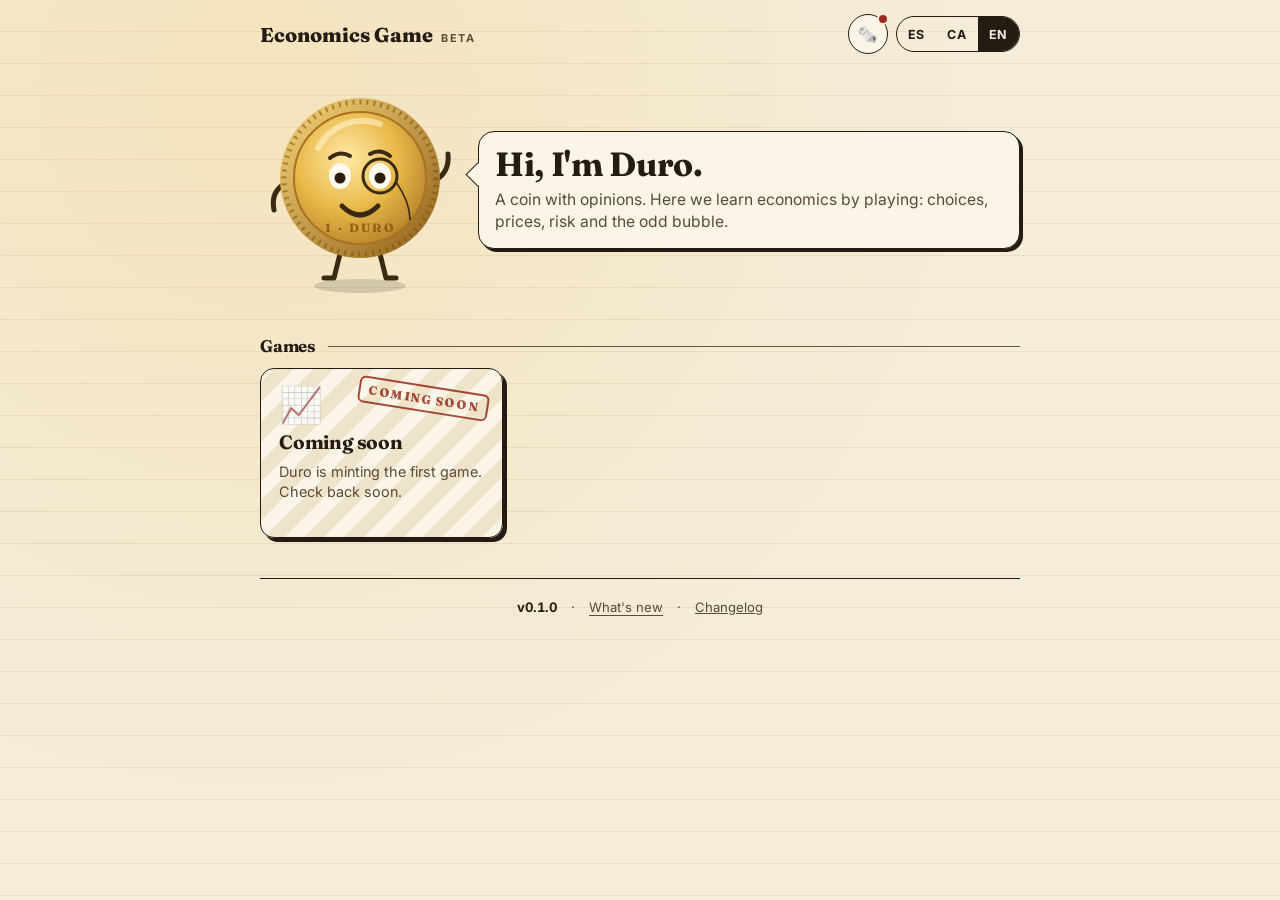
==== index.html @ 681e7917 "Foundation: hub, mascot Duro, ES/CA/EN, PWA with update check, changelog (v0.1.0) Co-Authored-By: Cl" ====
<!doctype html>
<html lang="es">
<head>
  <meta charset="utf-8">
  <meta name="viewport" content="width=device-width, initial-scale=1, viewport-fit=cover">
  <title>Economics Game</title>
  <meta name="description" content="Juegos de economía para adultos — economics games (ES / CA / EN).">
  <meta name="theme-color" content="#f5ecd9" media="(prefers-color-scheme: light)">
  <meta name="theme-color" content="#1c1711" media="(prefers-color-scheme: dark)">
  <link rel="manifest" href="manifest.webmanifest">
  <link rel="icon" href="icons/favicon-32.png" sizes="32x32">
  <link rel="apple-touch-icon" href="icons/apple-touch-icon.png">
  <meta name="apple-mobile-web-app-capable" content="yes">
  <meta name="apple-mobile-web-app-status-bar-style" content="default">
  <link rel="preconnect" href="https://fonts.googleapis.com">
  <link rel="preconnect" href="https://fonts.gstatic.com" crossorigin>
  <link href="https://fonts.googleapis.com/css2?family=Fraunces:opsz,wght@9..144,500;9..144,700;9..144,800&family=Inter:wght@400;600;700&display=swap" rel="stylesheet">
  <link rel="stylesheet" href="shared/styles.css">
  <style>
    .top { display: flex; align-items: center; justify-content: space-between; gap: 12px; padding: calc(14px + env(safe-area-inset-top)) 0 6px; }
    .brand { display: flex; align-items: baseline; gap: 8px; text-decoration: none; }
    .brand b { font-family: var(--serif); font-size: 1.25rem; font-weight: 800; }
    .brand small { font-size: .68rem; font-weight: 700; letter-spacing: .14em; text-transform: uppercase; color: var(--ink-soft); }
    .top-actions { display: flex; align-items: center; gap: 8px; }

    .hero { display: grid; grid-template-columns: minmax(110px, 200px) 1fr; align-items: center; gap: 18px; padding: 18px 0 8px; }
    .hero .mascot { width: 100%; max-width: 200px; }
    .bubble {
      position: relative; background: var(--card); border: 1.5px solid var(--ink); border-radius: 16px;
      padding: 14px 16px; box-shadow: 3px 3px 0 var(--ink); font-size: .98rem; line-height: 1.45;
    }
    .bubble::before {
      content: ''; position: absolute; left: -10px; top: 34px; width: 16px; height: 16px; background: var(--card);
      border-left: 1.5px solid var(--ink); border-bottom: 1.5px solid var(--ink); transform: rotate(45deg);
    }
    .bubble h1 { font-size: clamp(1.45rem, 5vw, 2.1rem); line-height: 1.1; margin-bottom: 6px; }
    .bubble p { margin: 0; color: var(--ink-soft); }

    .section-title { display: flex; align-items: center; gap: 12px; margin: 26px 0 12px; font-family: var(--serif); font-size: 1.05rem; }
    .section-title::after { content: ''; flex: 1; border-top: 1.5px solid var(--ink); opacity: .7; }

    .grid { display: grid; grid-template-columns: repeat(auto-fill, minmax(min(100%, 220px), 1fr)); gap: 16px; }
    .card {
      position: relative; display: flex; flex-direction: column; gap: 8px; min-height: 170px; padding: 18px;
      background: var(--card); border: 1.5px solid var(--ink); border-radius: var(--radius); box-shadow: 4px 4px 0 var(--ink);
      text-decoration: none; color: inherit; overflow: hidden; cursor: pointer; text-align: left;
      transition: transform .15s ease, box-shadow .15s ease;
    }
    .card:hover { transform: translate(-2px, -2px) rotate(-.4deg); box-shadow: 6px 6px 0 var(--ink); }
    .card .icon { font-size: 2.2rem; line-height: 1; }
    .card h3 { font-size: 1.2rem; }
    .card p { margin: 0; color: var(--ink-soft); font-size: .9rem; line-height: 1.4; }
    .card.soon { background: repeating-linear-gradient(-45deg, var(--card) 0 14px, var(--paper-2) 14px 28px); }
    .card.soon .icon { filter: grayscale(.5); opacity: .75; }
    .stamp {
      position: absolute; right: 12px; top: 16px; transform: rotate(9deg);
      font-family: var(--serif); font-weight: 800; font-size: .75rem; letter-spacing: .14em; text-transform: uppercase;
      color: var(--red-ink); border: 2.5px solid var(--red-ink); border-radius: 6px; padding: 4px 8px; opacity: .85;
      mix-blend-mode: multiply;
    }
    @media (prefers-color-scheme: dark) { .stamp { mix-blend-mode: normal; } }
    .card.soon:hover .stamp { animation: stamp .4s ease; }
    @keyframes stamp { 0% { transform: rotate(9deg) scale(1); } 40% { transform: rotate(9deg) scale(1.25); } 100% { transform: rotate(9deg) scale(1); } }

    .install {
      display: none; align-items: center; gap: 12px; margin-top: 22px; padding: 12px 14px;
      border: 1.5px dashed var(--ink); border-radius: var(--radius); background: color-mix(in srgb, var(--gold-soft) 35%, var(--card));
    }
    .install.show { display: flex; }
    .install p { margin: 0; flex: 1; font-size: .9rem; line-height: 1.35; }

    footer { margin-top: 40px; padding: 16px 0 calc(22px + env(safe-area-inset-bottom)); border-top: 1.5px solid var(--ink); font-size: .82rem; color: var(--ink-soft); }
    footer .row { display: flex; flex-wrap: wrap; align-items: center; justify-content: center; gap: 6px 14px; }
    footer button { background: none; border: 0; padding: 4px 0; cursor: pointer; text-decoration: underline; text-underline-offset: 3px; color: inherit; }
    footer .version { font-variant-numeric: tabular-nums; font-weight: 700; color: var(--ink); }

    .news { list-style: none; margin: 0; padding: 0; }
    .news li { display: grid; grid-template-columns: 34px 1fr; gap: 10px; padding: 14px 0; border-bottom: 1px dashed var(--rule); }
    .news li:last-child { border-bottom: 0; }
    .news .e { font-size: 1.5rem; line-height: 1; }
    .news .meta { font-size: .72rem; font-weight: 700; letter-spacing: .08em; text-transform: uppercase; color: var(--gold); }
    .news p { margin: 4px 0 0; line-height: 1.45; }
    .sheet-foot { margin-top: 10px; font-size: .85rem; }

    @media (max-width: 420px) {
      .hero { grid-template-columns: 104px 1fr; gap: 14px; }
      .bubble { padding: 12px 13px; font-size: .92rem; }
      .bubble::before { top: 26px; }
      .brand small { display: none; }
      .brand b { font-size: 1.05rem; }
      .top-actions { gap: 6px; }
      .lang-switch button { padding: 6px 8px; }
    }
  </style>
</head>
<body>
  <div class="wrap">
    <header class="top">
      <a class="brand" href="./"><b data-i18n="title">Economics Game</b><small data-i18n="kicker">beta</small></a>
      <div class="top-actions">
        <button class="icon-btn" id="news-btn" type="button" data-i18n-aria="whatsNew">🗞️</button>
        <div id="lang"></div>
      </div>
    </header>

    <section class="hero">
      <div class="rise" style="--i:0"><div class="mascot" data-host id="mascot"></div></div>
      <div class="bubble rise" style="--i:1">
        <h1 data-i18n="hello"></h1>
        <p data-i18n="intro"></p>
      </div>
    </section>

    <div class="install" id="install">
      <span style="font-size:1.6rem">📲</span>
      <p id="install-text"></p>
      <button class="btn gold" id="install-btn" type="button" data-i18n="install"></button>
    </div>

    <h2 class="section-title rise" style="--i:2" data-i18n="games"></h2>
    <div class="grid" id="grid"></div>

    <footer>
      <div class="row">
        <span class="version" id="version"></span>
        <span aria-hidden="true">·</span>
        <button type="button" id="news-link" data-i18n="whatsNew"></button>
        <span aria-hidden="true">·</span>
        <a id="changelog-link" target="_blank" rel="noopener" data-i18n="changelog"></a>
      </div>
    </footer>
  </div>

  <dialog class="sheet" id="news-sheet" aria-labelledby="news-title">
    <div class="sheet-head">
      <h2 id="news-title" data-i18n="whatsNew"></h2>
      <button class="icon-btn" type="button" id="news-close" data-i18n-aria="close">✕</button>
    </div>
    <div class="sheet-body">
      <ul class="news" id="news-list"></ul>
      <p class="sheet-foot"><a id="changelog-link-2" target="_blank" rel="noopener" data-i18n="fullChangelog"></a></p>
    </div>
  </dialog>

  <script src="games.js"></script>
  <script src="news.js"></script>
  <script src="shared/app.js"></script>
  <script>
    const E = window.Eco;
    E.dict({
      title: { es: 'Juego de Economía', ca: "Joc d'Economia", en: 'Economics Game' },
      kicker: { es: 'beta', ca: 'beta', en: 'beta' },
      hello: { es: 'Hola, soy Duro.', ca: 'Hola, sóc en Duro.', en: "Hi, I'm Duro." },
      intro: {
        es: 'Una moneda con opiniones. Aquí aprenderemos economía jugando: decisiones, precios, riesgos y alguna que otra burbuja.',
        ca: 'Una moneda amb opinions. Aquí aprendrem economia jugant: decisions, preus, riscos i alguna bombolla.',
        en: 'A coin with opinions. Here we learn economics by playing: choices, prices, risk and the odd bubble.',
      },
      games: { es: 'Juegos', ca: 'Jocs', en: 'Games' },
      whatsNew: { es: 'Novedades', ca: 'Novetats', en: "What's new" },
      changelog: { es: 'Registro de cambios', ca: 'Registre de canvis', en: 'Changelog' },
      fullChangelog: { es: 'Ver el registro técnico completo →', ca: 'Veure el registre tècnic complet →', en: 'See the full technical changelog →' },
      close: { es: 'Cerrar', ca: 'Tancar', en: 'Close' },
      install: { es: 'Instalar', ca: 'Instal·lar', en: 'Install' },
      installText: { es: 'Instálalo como app: abre más rápido y funciona sin conexión.', ca: "Instal·la-ho com a app: s'obre més ràpid i funciona sense connexió.", en: 'Install it as an app: opens faster and works offline.' },
      installIOS: { es: 'En iPhone: Compartir → «Añadir a pantalla de inicio».', ca: "A l'iPhone: Compartir → «Afegir a la pantalla d'inici».", en: 'On iPhone: Share → “Add to Home Screen”.' },
      soonTap: { es: 'Todavía en la ceca. ¡Paciencia!', ca: 'Encara a la seca. Paciència!', en: 'Still at the mint. Patience!' },
      updated: { es: 'Actualizado a la versión', ca: 'Actualitzat a la versió', en: 'Updated to version' },
      soonStamp: { es: 'Próximamente', ca: 'Aviat', en: 'Coming soon' },
    });

    // Mascot
    const mascot = document.getElementById('mascot');
    mascot.innerHTML = E.mascotSVG('happy');
    E.initHosts();
    E.langSwitch(document.getElementById('lang'));

    // Games grid
    const grid = document.getElementById('grid');
    function renderGrid() {
      grid.innerHTML = window.ECO_GAMES.map((g, i) => {
        const inner = `<span class="icon">${g.icon}</span><h3>${E.t(g.name)}</h3><p>${E.t(g.tagline)}</p>`;
        return g.status === 'live'
          ? `<a class="card rise" style="--i:${i + 3}" href="${g.path}">${inner}</a>`
          : `<button type="button" class="card soon rise" style="--i:${i + 3}" data-soon>${inner}<span class="stamp">${E.t('soonStamp')}</span></button>`;
      }).join('');
    }
    renderGrid();
    grid.addEventListener('click', (e) => {
      if (!e.target.closest('[data-soon]')) return;
      E.react(mascot, 'wobble');
      E.toast('🪙 ' + E.t('soonTap'));
    });

    // Footer: version + changelog
    document.getElementById('version').textContent = 'v' + E.VERSION;
    const changelogURL = E.REPO + '/blob/main/CHANGELOG.md';
    document.getElementById('changelog-link').href = changelogURL;
    document.getElementById('changelog-link-2').href = changelogURL;

    // What's new
    const news = window.ECO_NEWS || [];
    const newsBtn = document.getElementById('news-btn');
    const sheet = document.getElementById('news-sheet');
    const latestId = news.reduce((m, n) => Math.max(m, n.id), 0);
    function renderNews() {
      document.getElementById('news-list').innerHTML = news.map((n) => `
        <li><span class="e">${n.emoji}</span><div>
          <div class="meta">v${n.version} · ${new Date(n.date + 'T12:00').toLocaleDateString(E.lang, { day: 'numeric', month: 'short', year: 'numeric' })}</div>
          <p>${E.t(n.text)}</p></div></li>`).join('');
    }
    function renderDot() {
      newsBtn.querySelector('.dot')?.remove();
      if (latestId > E.store.get('newsSeen', 0)) newsBtn.insertAdjacentHTML('beforeend', '<span class="dot"></span>');
    }
    function openNews() {
      renderNews();
      sheet.showModal();
      E.store.set('newsSeen', latestId);
      renderDot();
    }
    newsBtn.addEventListener('click', openNews);
    document.getElementById('news-link').addEventListener('click', openNews);
    document.getElementById('news-close').addEventListener('click', () => sheet.close());
    sheet.addEventListener('click', (e) => { if (e.target === sheet) sheet.close(); });
    renderDot();

    // Install
    const install = document.getElementById('install');
    const installText = document.getElementById('install-text');
    const installBtn = document.getElementById('install-btn');
    function renderInstall() {
      if (E.isStandalone()) { install.classList.remove('show'); return; }
      if (E.canInstall()) {
        installText.textContent = E.t('installText'); installBtn.hidden = false; install.classList.add('show');
      } else if (E.isIOS()) {
        installText.textContent = E.t('installIOS'); installBtn.hidden = true; install.classList.add('show');
      } else install.classList.remove('show');
    }
    E.onInstallable(renderInstall);
    installBtn.addEventListener('click', () => E.install());
    renderInstall();

    E.onLang(() => { renderGrid(); renderInstall(); if (sheet.open) renderNews(); });

    // Just updated? Say so once.
    if (E.consumeJustUpdated()) {
      setTimeout(() => { E.react(mascot, 'flip'); E.toast(`✨ ${E.t('updated')} ${E.VERSION}`); }, 700);
    }
  </script>
</body>
</html>
---- shared/styles.css ----
/* Warm paper & ink. Tokens first; dark mode is "the ledger at night". */
:root {
  --paper: #f5ecd9;
  --paper-2: #efe3c9;
  --card: #fbf5e8;
  --ink: #241c12;
  --ink-soft: #5b4a35;
  --rule: #d6c39c;
  --gold: #b8862b;
  --gold-soft: #f2d58a;
  --red-ink: #9b2d20;
  --green-ink: #2f6b3f;
  --shadow: 0 1px 0 #fffaf0 inset, 0 10px 24px -14px rgba(60, 40, 10, .45);
  --radius: 14px;
  --serif: 'Fraunces', Georgia, 'Times New Roman', serif;
  --sans: 'Inter', system-ui, -apple-system, 'Segoe UI', sans-serif;
  color-scheme: light;
}
@media (prefers-color-scheme: dark) {
  :root {
    --paper: #1c1711;
    --paper-2: #231d15;
    --card: #2a2219;
    --ink: #f1e6cf;
    --ink-soft: #b9a888;
    --rule: #4a3d2b;
    --gold: #e0b452;
    --gold-soft: #5a4520;
    --red-ink: #e07a63;
    --green-ink: #8cc79a;
    --shadow: 0 1px 0 rgba(255, 240, 210, .05) inset, 0 12px 26px -14px rgba(0, 0, 0, .7);
    color-scheme: dark;
  }
}

* { box-sizing: border-box; }
[hidden] { display: none !important; }
html { -webkit-text-size-adjust: 100%; }
body {
  margin: 0;
  min-height: 100dvh;
  overflow-x: hidden;
  font-family: var(--sans);
  color: var(--ink);
  background-color: var(--paper);
  /* faint ledger lines + paper grain */
  background-image:
    repeating-linear-gradient(to bottom, transparent 0 31px, color-mix(in srgb, var(--rule) 35%, transparent) 31px 32px),
    radial-gradient(circle at 20% 10%, color-mix(in srgb, var(--gold-soft) 35%, transparent), transparent 55%);
  -webkit-tap-highlight-color: transparent;
}
button { font: inherit; color: inherit; }
a { color: inherit; }
h1, h2, h3 { font-family: var(--serif); font-weight: 700; letter-spacing: -0.01em; margin: 0; }

.wrap { width: min(100% - 32px, 760px); margin-inline: auto; }

/* ---------- language switch ---------- */
.lang-switch { display: inline-flex; border: 1.5px solid var(--ink); border-radius: 999px; overflow: hidden; }
.lang-switch button {
  border: 0; background: transparent; padding: 6px 11px; font-size: .78rem; font-weight: 700;
  letter-spacing: .06em; cursor: pointer; min-height: 34px;
}
.lang-switch button[aria-pressed="true"] { background: var(--ink); color: var(--paper); }

/* ---------- buttons ---------- */
.btn {
  display: inline-flex; align-items: center; gap: 8px; justify-content: center;
  border: 1.5px solid var(--ink); background: var(--card); color: var(--ink);
  border-radius: 999px; padding: 9px 16px; font-weight: 600; font-size: .9rem; cursor: pointer;
  box-shadow: 2px 2px 0 var(--ink); transition: transform .12s ease, box-shadow .12s ease;
  min-height: 40px; text-decoration: none;
}
.btn:hover { transform: translate(-1px, -1px); box-shadow: 3px 3px 0 var(--ink); }
.btn:active { transform: translate(2px, 2px); box-shadow: 0 0 0 var(--ink); }
.btn.gold { background: var(--gold); color: #1d1408; border-color: var(--ink); }
.icon-btn {
  width: 40px; height: 40px; border-radius: 50%; border: 1.5px solid var(--ink); background: var(--card);
  display: inline-grid; place-items: center; cursor: pointer; position: relative; font-size: 1.05rem;
}
.dot {
  position: absolute; top: -2px; right: -2px; width: 12px; height: 12px; border-radius: 50%;
  background: var(--red-ink); border: 2px solid var(--paper);
}

/* ---------- mascot host ---------- */
[data-host] { cursor: pointer; display: inline-block; transform-origin: 50% 90%; }
[data-host] svg { display: block; width: 100%; height: auto; overflow: visible; }
[data-host] .duro-body { transform-origin: 100px 190px; transform-box: view-box; animation: breathe 3.6s ease-in-out infinite; }
[data-host] .duro-arm-r { transform-origin: 172px 104px; transform-box: view-box; animation: wave 5s ease-in-out infinite; }
[data-host] .eyes { transform-origin: 100px 98px; transform-box: view-box; transition: transform .07s; }
[data-host] .eyes.blink { transform: scaleY(.1); }
[data-host] .pupil { transition: transform .25s ease-out; }
[data-host].hop { animation: hop .55s cubic-bezier(.3, 1.6, .5, 1); }
[data-host].flip { animation: flip .8s ease-in-out; }
[data-host].wobble { animation: wobble .5s ease-in-out; }
@keyframes breathe { 0%, 100% { transform: translateY(0) scale(1, 1); } 50% { transform: translateY(-3px) scale(1.012, .99); } }
@keyframes wave { 0%, 80%, 100% { transform: rotate(0); } 85% { transform: rotate(-18deg); } 90% { transform: rotate(8deg); } 95% { transform: rotate(-12deg); } }
@keyframes hop { 0% { transform: translateY(0) scale(1); } 30% { transform: translateY(-18px) scale(1.04, .96); } 60% { transform: translateY(0) scale(1.06, .92); } 100% { transform: none; } }
@keyframes flip { 0% { transform: rotateY(0); } 50% { transform: translateY(-22px) rotateY(180deg); } 100% { transform: rotateY(360deg); } }
@keyframes wobble { 0%, 100% { transform: rotate(0); } 25% { transform: rotate(-7deg); } 75% { transform: rotate(7deg); } }

/* ---------- entrance ---------- */
.rise { opacity: 0; transform: translateY(14px); animation: rise .6s cubic-bezier(.2, .8, .2, 1) forwards; animation-delay: calc(var(--i, 0) * 90ms + 80ms); }
@keyframes rise { to { opacity: 1; transform: none; } }

/* ---------- toast ---------- */
.toast {
  position: fixed; left: 50%; bottom: calc(18px + env(safe-area-inset-bottom)); z-index: 50;
  transform: translate(-50%, 140%); transition: transform .35s cubic-bezier(.2, .9, .3, 1.2);
  background: var(--ink); color: var(--paper); padding: 11px 18px; border-radius: 999px;
  font-size: .9rem; font-weight: 600; max-width: calc(100% - 32px); box-shadow: var(--shadow);
}
.toast.show { transform: translate(-50%, 0); }

/* ---------- sheet (dialog) ---------- */
.sheet {
  border: 1.5px solid var(--ink); border-radius: 18px; padding: 0; background: var(--card); color: var(--ink);
  width: min(100% - 32px, 560px); max-height: min(86dvh, 720px); box-shadow: 6px 6px 0 var(--ink);
}
.sheet::backdrop { background: rgba(25, 18, 8, .45); backdrop-filter: blur(2px); }
.sheet[open] { animation: sheet-in .3s cubic-bezier(.2, .9, .3, 1.1); }
@keyframes sheet-in { from { opacity: 0; transform: translateY(24px) scale(.98); } }
.sheet-head { display: flex; align-items: center; justify-content: space-between; gap: 12px; padding: 18px 20px 10px; border-bottom: 1.5px dashed var(--rule); position: sticky; top: 0; background: var(--card); }
.sheet-body { padding: 8px 20px 20px; }

@media (prefers-reduced-motion: reduce) {
  *, *::before, *::after { animation-duration: .001ms !important; animation-iteration-count: 1 !important; transition-duration: .001ms !important; }
}
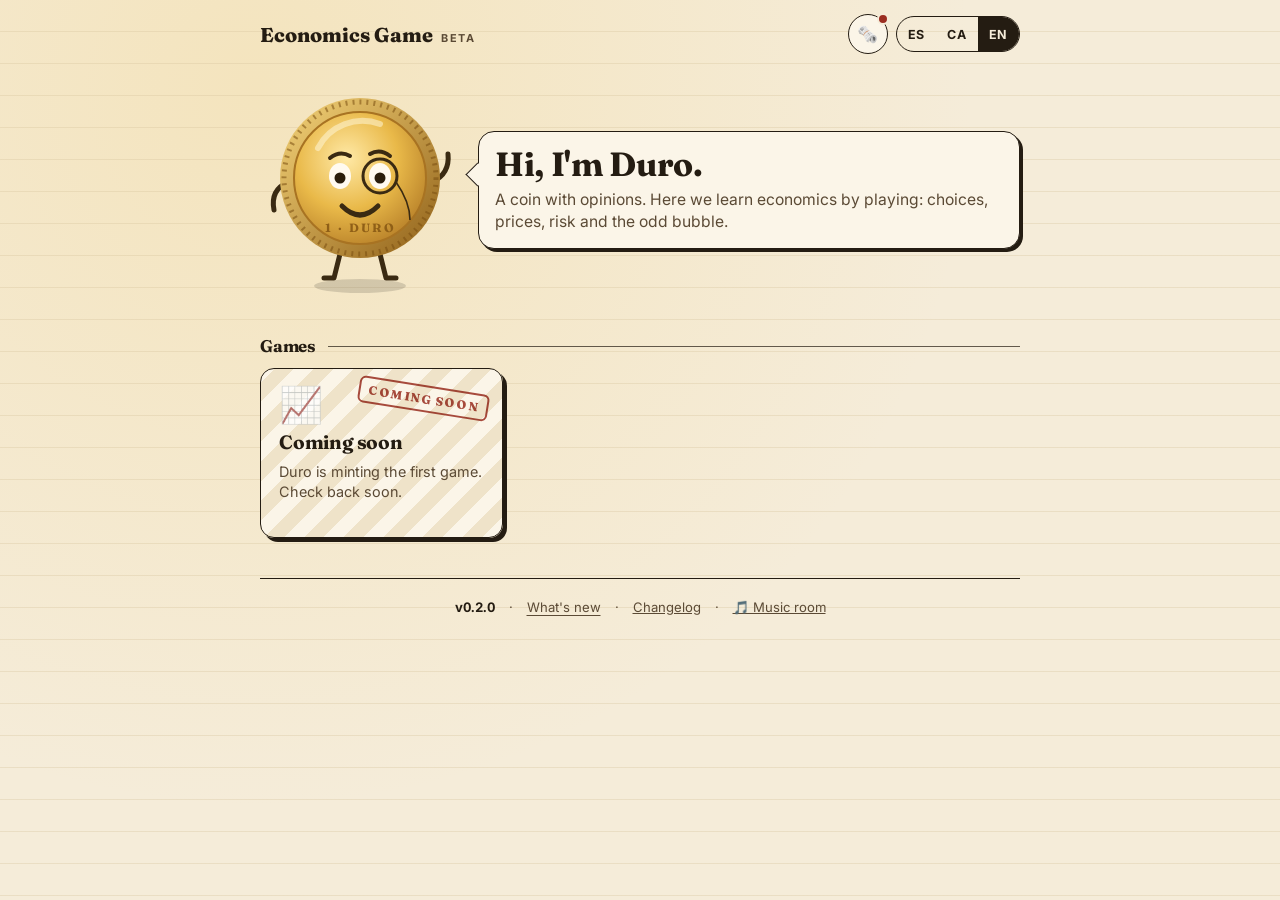
==== commit eb23efc9: "Add tension music engine and music room (v0.2.0) Co-Authored-By: Claude Opus 5.5 <noreply@anthropic." ====
--- a/index.html
+++ b/index.html
@@ -127,6 +127,8 @@
         <button type="button" id="news-link" data-i18n="whatsNew"></button>
         <span aria-hidden="true">·</span>
         <a id="changelog-link" target="_blank" rel="noopener" data-i18n="changelog"></a>
+        <span aria-hidden="true">·</span>
+        <a href="music/" data-i18n="music"></a>
       </div>
     </footer>
   </div>
@@ -160,6 +162,7 @@
       whatsNew: { es: 'Novedades', ca: 'Novetats', en: "What's new" },
       changelog: { es: 'Registro de cambios', ca: 'Registre de canvis', en: 'Changelog' },
       fullChangelog: { es: 'Ver el registro técnico completo →', ca: 'Veure el registre tècnic complet →', en: 'See the full technical changelog →' },
+      music: { es: '🎵 Sala de música', ca: '🎵 Sala de música', en: '🎵 Music room' },
       close: { es: 'Cerrar', ca: 'Tancar', en: 'Close' },
       install: { es: 'Instalar', ca: 'Instal·lar', en: 'Install' },
       installText: { es: 'Instálalo como app: abre más rápido y funciona sin conexión.', ca: "Instal·la-ho com a app: s'obre més ràpid i funciona sense connexió.", en: 'Install it as an app: opens faster and works offline.' },
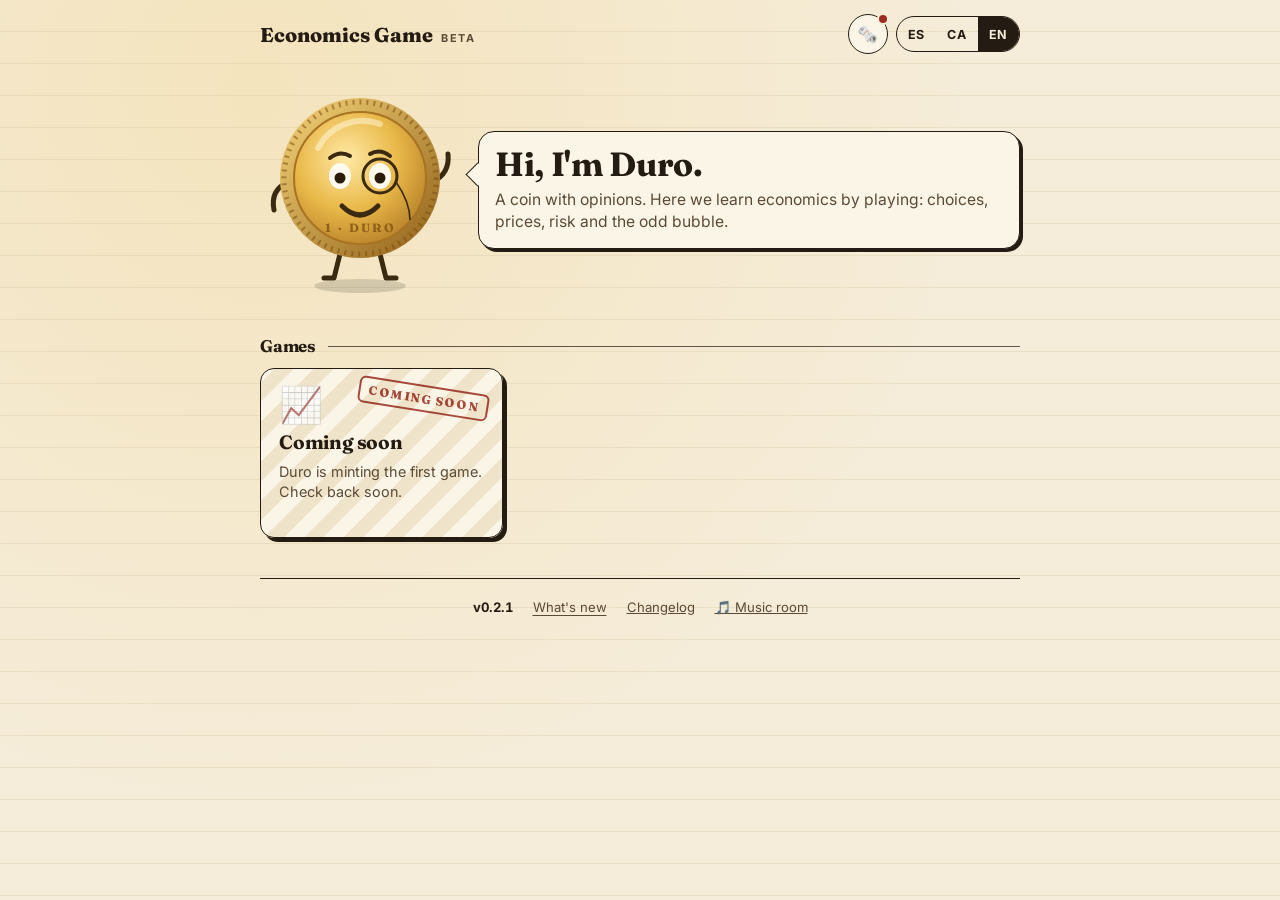
==== commit 2cafa9c2: "Fix music mix for phones, stronger tension curve, pause in background, small layout fixes (v0.2.1) C" ====
--- a/index.html
+++ b/index.html
@@ -70,7 +70,7 @@
     .install p { margin: 0; flex: 1; font-size: .9rem; line-height: 1.35; }
 
     footer { margin-top: 40px; padding: 16px 0 calc(22px + env(safe-area-inset-bottom)); border-top: 1.5px solid var(--ink); font-size: .82rem; color: var(--ink-soft); }
-    footer .row { display: flex; flex-wrap: wrap; align-items: center; justify-content: center; gap: 6px 14px; }
+    footer .row { display: flex; flex-wrap: wrap; align-items: center; justify-content: center; gap: 8px 20px; }
     footer button { background: none; border: 0; padding: 4px 0; cursor: pointer; text-decoration: underline; text-underline-offset: 3px; color: inherit; }
     footer .version { font-variant-numeric: tabular-nums; font-weight: 700; color: var(--ink); }
 
@@ -123,11 +123,8 @@
     <footer>
       <div class="row">
         <span class="version" id="version"></span>
-        <span aria-hidden="true">·</span>
         <button type="button" id="news-link" data-i18n="whatsNew"></button>
-        <span aria-hidden="true">·</span>
         <a id="changelog-link" target="_blank" rel="noopener" data-i18n="changelog"></a>
-        <span aria-hidden="true">·</span>
         <a href="music/" data-i18n="music"></a>
       </div>
     </footer>
@@ -151,6 +148,7 @@
     const E = window.Eco;
     E.dict({
       title: { es: 'Juego de Economía', ca: "Joc d'Economia", en: 'Economics Game' },
+      docTitle: { es: 'Juego de Economía', ca: "Joc d'Economia", en: 'Economics Game' },
       kicker: { es: 'beta', ca: 'beta', en: 'beta' },
       hello: { es: 'Hola, soy Duro.', ca: 'Hola, sóc en Duro.', en: "Hi, I'm Duro." },
       intro: {
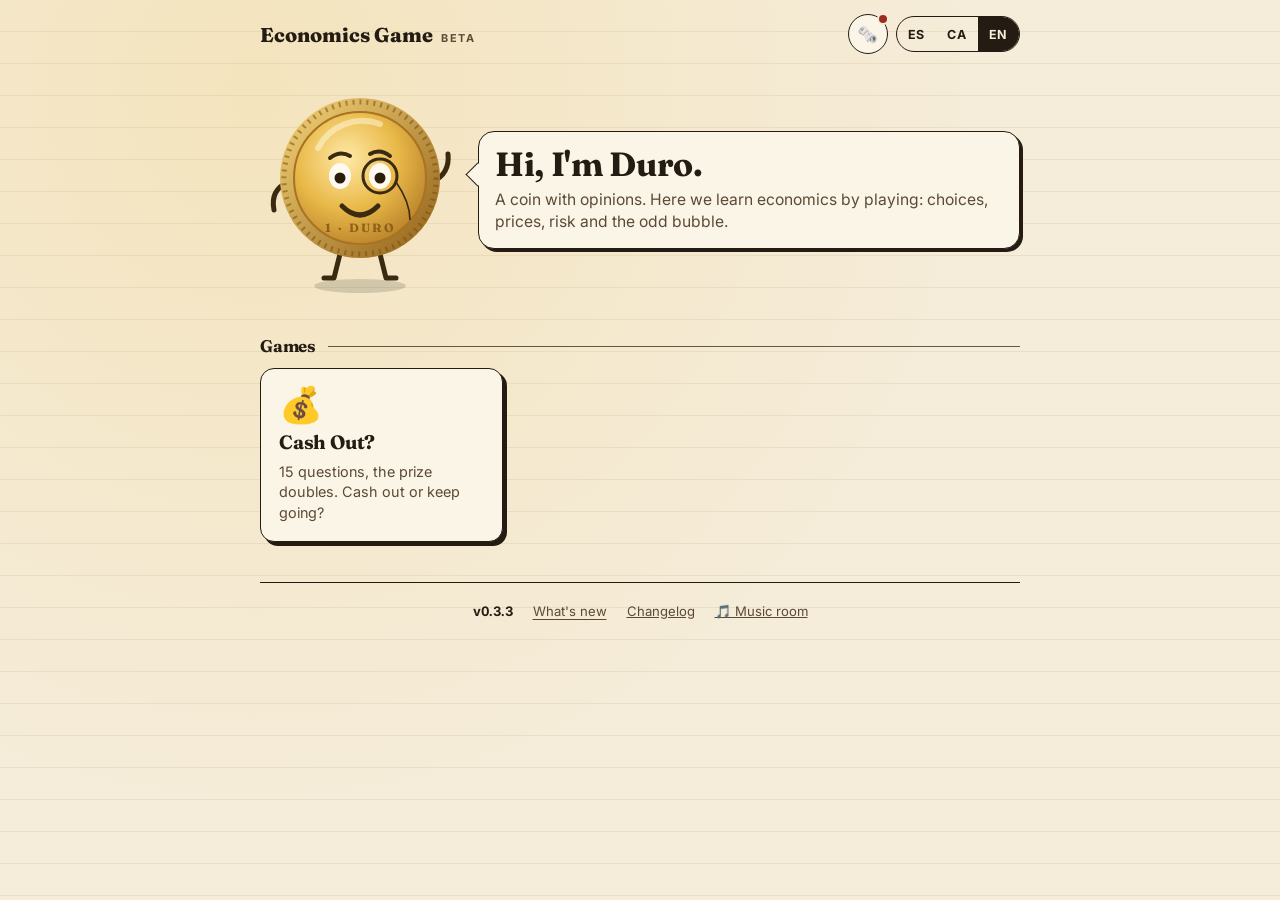
==== commit f9dd0a7f: "Hub: fade-in can no longer hide the game card (v0.3.3) Co-Authored-By: Claude Opus 5.5 <noreply@anth" ====
--- a/index.html
+++ b/index.html
@@ -178,15 +178,19 @@
 
     // Games grid
     const grid = document.getElementById('grid');
+    let firstGrid = true;
     function renderGrid() {
+      const rise = firstGrid ? 'rise' : '';
+      firstGrid = false;
       grid.innerHTML = window.ECO_GAMES.map((g, i) => {
         const inner = `<span class="icon">${g.icon}</span><h3>${E.t(g.name)}</h3><p>${E.t(g.tagline)}</p>`;
         return g.status === 'live'
-          ? `<a class="card rise" style="--i:${i + 3}" href="${g.path}">${inner}</a>`
-          : `<button type="button" class="card soon rise" style="--i:${i + 3}" data-soon>${inner}<span class="stamp">${E.t('soonStamp')}</span></button>`;
+          ? `<a class="card ${rise}" style="--i:${i + 3}" href="${g.path}">${inner}</a>`
+          : `<button type="button" class="card soon ${rise}" style="--i:${i + 3}" data-soon>${inner}<span class="stamp">${E.t('soonStamp')}</span></button>`;
       }).join('');
     }
     renderGrid();
+    E.settle(grid);
     grid.addEventListener('click', (e) => {
       if (!e.target.closest('[data-soon]')) return;
       E.react(mascot, 'wobble');
--- a/shared/styles.css
+++ b/shared/styles.css
@@ -101,15 +101,16 @@
 @keyframes wobble { 0%, 100% { transform: rotate(0); } 25% { transform: rotate(-7deg); } 75% { transform: rotate(7deg); } }
 
 /* ---------- entrance ---------- */
-.rise { opacity: 0; transform: translateY(14px); animation: rise .6s cubic-bezier(.2, .8, .2, 1) forwards; animation-delay: calc(var(--i, 0) * 90ms + 80ms); }
-@keyframes rise { to { opacity: 1; transform: none; } }
+/* Visible by default; the animation only fades it in (if it never runs, content still shows). */
+.rise { animation: rise .6s cubic-bezier(.2, .8, .2, 1) backwards; animation-delay: calc(var(--i, 0) * 90ms + 80ms); }
+@keyframes rise { from { opacity: 0; transform: translateY(14px); } }
 
 /* ---------- toast ---------- */
 .toast {
   position: fixed; left: 50%; bottom: calc(18px + env(safe-area-inset-bottom)); z-index: 50;
   transform: translate(-50%, 140%); transition: transform .35s cubic-bezier(.2, .9, .3, 1.2);
   background: var(--ink); color: var(--paper); padding: 11px 18px; border-radius: 999px;
-  font-size: .9rem; font-weight: 600; max-width: calc(100% - 32px); box-shadow: var(--shadow);
+  font-size: .9rem; font-weight: 600; width: max-content; max-width: calc(100% - 32px); box-shadow: var(--shadow);
 }
 .toast.show { transform: translate(-50%, 0); }
 
